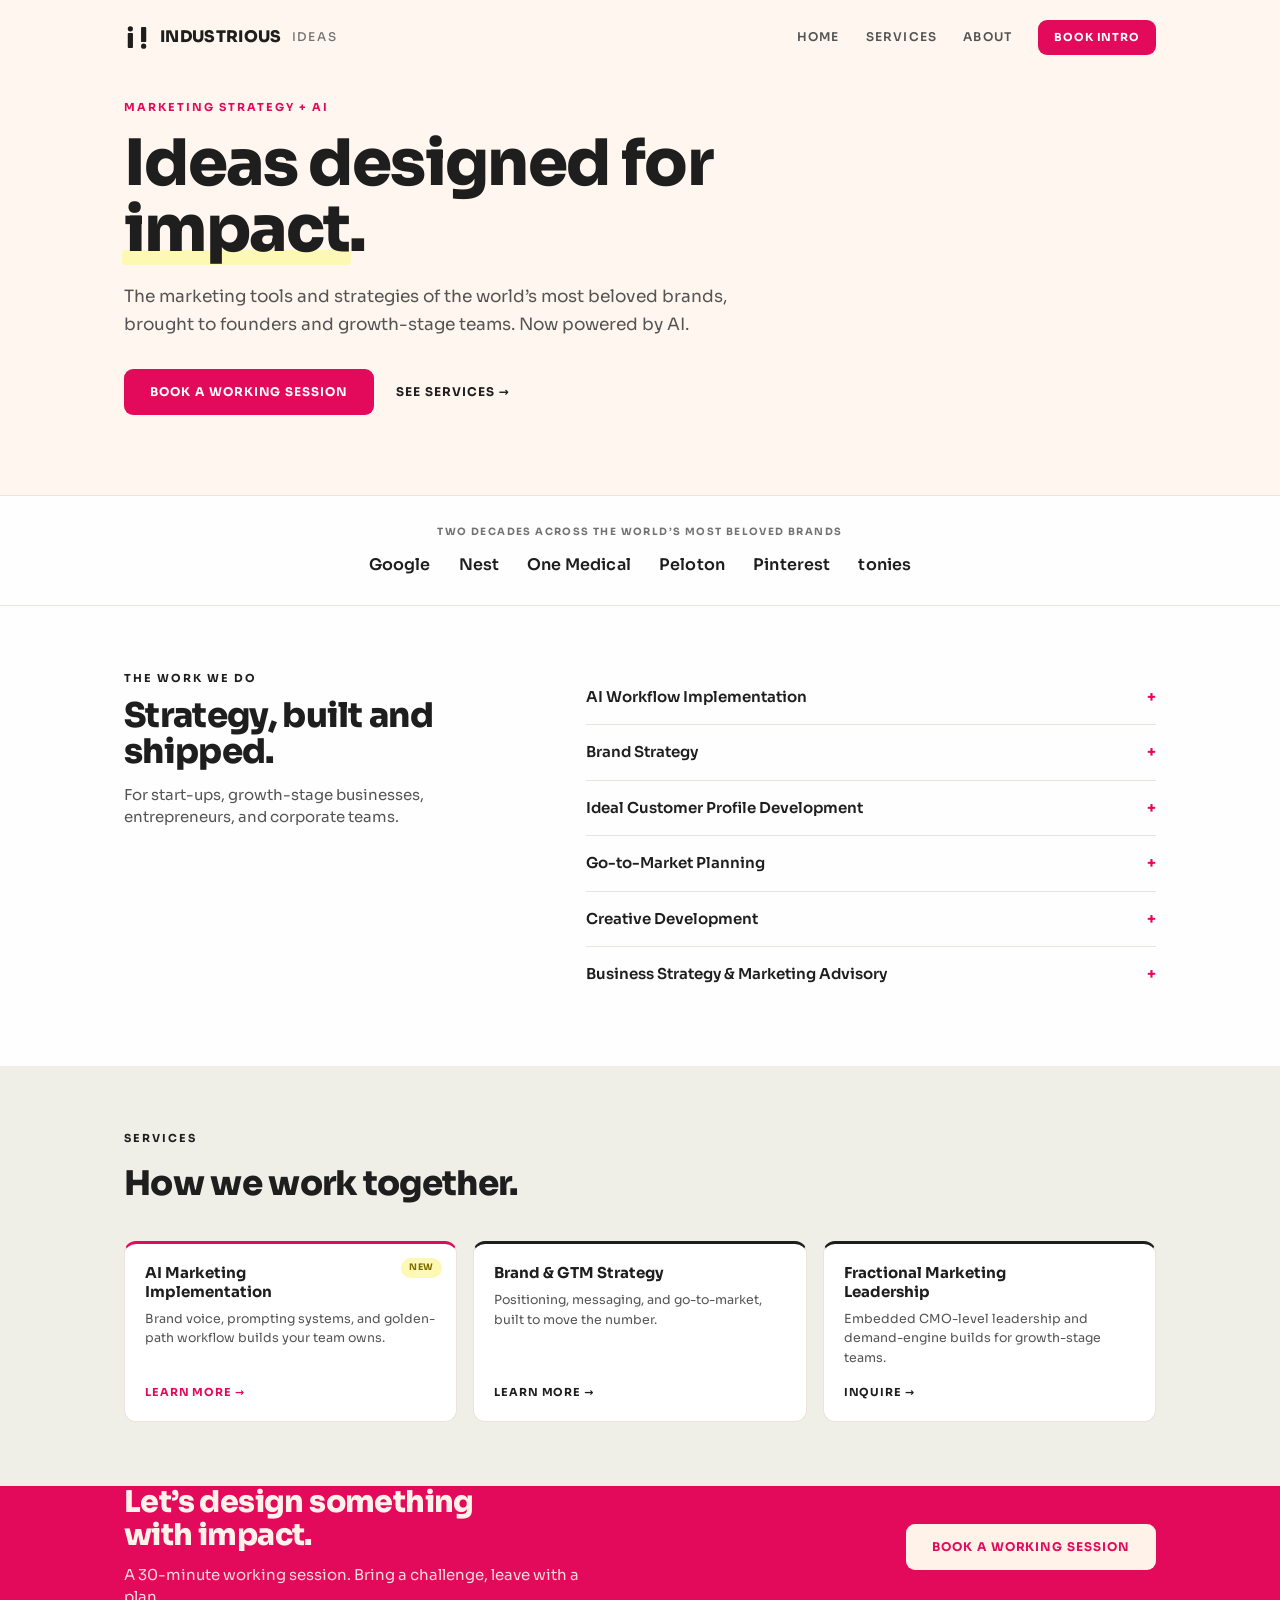
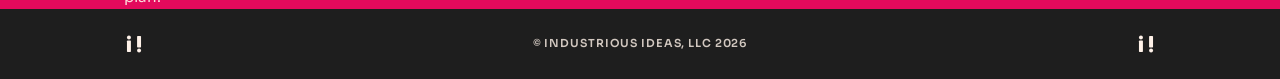
==== index.html @ 7b98d24e "Add files via upload" ====
<!doctype html>
<html lang="en">
<head>
<meta charset="utf-8">
<meta name="viewport" content="width=device-width, initial-scale=1">
<title>Industrious Ideas — Marketing strategy + AI</title>
<meta name="description" content="The marketing tools and strategies of the world's most beloved brands, brought to founders and growth-stage teams. Now powered by AI.">
<link rel="preconnect" href="https://fonts.googleapis.com">
<link rel="preconnect" href="https://fonts.gstatic.com" crossorigin>
<link href="https://fonts.googleapis.com/css2?family=Sora:wght@400;500;600;700;800&display=swap" rel="stylesheet">
<style>
  :root{
    --ink:#1E1E1E; --ink-soft:#545454; --grey:#737373;
    --cream:#FFF7EF; --cream-deep:#FFF2E9; --bone:#EFEEE7; --white:#FEFEFE;
    --line:#EAE4DC; --raspberry:#E30A5C; --yellow:#FDF9B4;
  }
  *{box-sizing:border-box;margin:0;padding:0}
  body{font-family:'Sora',system-ui,-apple-system,sans-serif;color:var(--ink);background:var(--white);-webkit-font-smoothing:antialiased;line-height:1.5}
  a{text-decoration:none;color:inherit}
  .wrap{max-width:1080px;margin:0 auto;padding:0 24px}
  .eyebrow{font-size:11px;font-weight:700;letter-spacing:.18em;text-transform:uppercase}
  .btn{display:inline-block;border-radius:9px;font-size:12px;font-weight:700;letter-spacing:.08em;text-transform:uppercase;padding:14px 26px;transition:transform .15s ease}
  .btn:hover{transform:scale(1.03)}
  .btn-rasp{background:var(--raspberry);color:#fff}
  .btn-cream{background:var(--cream-deep);color:var(--raspberry)}
  .link-cap{font-size:12px;font-weight:700;letter-spacing:.08em;text-transform:uppercase}
  /* nav */
  nav{display:flex;align-items:center;justify-content:space-between;padding:20px 0}
  .logo{display:flex;align-items:center;gap:10px;font-weight:800;font-size:16px;letter-spacing:.02em}
  .logo small{font-weight:500;font-size:12px;letter-spacing:.16em;color:var(--grey)}
  .nav-links{display:flex;align-items:center;gap:26px}
  .nav-links a.navlink{font-size:12px;font-weight:600;letter-spacing:.1em;text-transform:uppercase;color:var(--ink-soft)}
  .nav-links a.navlink:hover{opacity:.6}
  /* hero */
  .hero{background:var(--cream)}
  h1{font-size:clamp(40px,6vw,64px);font-weight:800;line-height:1.03;letter-spacing:-.025em;max-width:14ch;margin-top:16px}
  .hl{position:relative;white-space:nowrap}
  .hl span{position:relative;z-index:1}
  .hl::after{content:"";position:absolute;left:-2px;right:-2px;bottom:5px;height:15px;background:var(--yellow);border-radius:3px;z-index:0}
  .sub{font-size:17px;line-height:1.65;color:var(--ink-soft);max-width:52ch;margin-top:20px}
  .cta-row{display:flex;flex-wrap:wrap;align-items:center;gap:22px;margin-top:30px}
  /* logo strip */
  .logostrip{background:var(--white);border-top:1px solid var(--line);border-bottom:1px solid var(--line)}
  .logostrip .wrap{text-align:center;padding-top:28px;padding-bottom:28px}
  .logolabel{display:block;font-size:10px;font-weight:700;letter-spacing:.14em;text-transform:uppercase;color:var(--grey);margin-bottom:14px}
  .logos2{font-size:16px;font-weight:600;letter-spacing:.01em;color:var(--ink);display:flex;flex-wrap:wrap;justify-content:center;gap:10px 28px}
  /* sections */
  section .wrap{padding-top:64px;padding-bottom:64px}
  .work{display:grid;gap:40px;grid-template-columns:.85fr 1.15fr}
  .work h2{font-size:34px;font-weight:800;letter-spacing:-.02em;line-height:1.05;max-width:12ch;margin-top:12px}
  .work p{font-size:15px;color:var(--ink-soft);max-width:36ch;margin-top:14px}
  .caps{align-self:center}
  .cap{display:flex;align-items:center;justify-content:space-between;padding:16px 0;font-size:15px;font-weight:600;border-top:1px solid var(--line)}
  .cap:first-child{border-top:none}
  .cap .plus{color:var(--raspberry);font-weight:700}
  .services{background:var(--bone)}
  .services h2{font-size:34px;font-weight:800;letter-spacing:-.02em;margin-top:12px}
  .cards{display:grid;gap:16px;grid-template-columns:repeat(3,1fr);margin-top:32px}
  .card{position:relative;display:flex;flex-direction:column;background:#fff;border:1px solid var(--line);border-radius:12px;padding:20px}
  .card h3{font-size:15px;font-weight:700;line-height:1.25;max-width:16ch}
  .card p{font-size:12.5px;line-height:1.55;color:var(--ink-soft);margin-top:8px;flex:1}
  .card .more{margin-top:16px;font-size:11px;font-weight:700;letter-spacing:.08em;text-transform:uppercase}
  .pill{position:absolute;top:14px;right:14px;background:var(--yellow);color:#7A6A00;font-size:9px;font-weight:700;letter-spacing:.1em;text-transform:uppercase;padding:3px 8px;border-radius:999px}
  /* cta band */
  .ctaband{background:var(--raspberry)}
  .ctaband .wrap{display:flex;flex-wrap:wrap;align-items:center;justify-content:space-between;gap:24px}
  .ctaband h2{font-size:30px;font-weight:800;line-height:1.1;letter-spacing:-.02em;color:var(--cream-deep);max-width:18ch}
  .ctaband p{font-size:15px;color:rgba(255,242,233,.9);max-width:42ch;margin-top:12px}
  /* footer */
  footer{background:var(--ink)}
  footer .wrap{display:flex;align-items:center;justify-content:space-between;padding-top:24px;padding-bottom:24px}
  footer span{font-size:11px;font-weight:600;letter-spacing:.08em;text-transform:uppercase;color:rgba(255,242,233,.8)}
  @media(max-width:720px){
    .work{grid-template-columns:1fr}
    .cards{grid-template-columns:1fr}
    .logos2{font-size:14px}
  }
  @media(max-width:480px){.cards{grid-template-columns:1fr}.nav-links a.navlink{display:none}}
</style>
</head>
<body>

<div class="hero">
  <div class="wrap">
    <nav>
      <a class="logo" href="/">
        <svg viewBox="0 0 90 100" width="26" height="29" aria-hidden="true"><circle cx="22" cy="20" r="9" fill="#1E1E1E"/><rect x="13" y="34" width="18" height="52" rx="3" fill="#1E1E1E"/><rect x="59" y="14" width="18" height="52" rx="3" fill="#1E1E1E"/><circle cx="68" cy="80" r="9" fill="#1E1E1E"/></svg>
        INDUSTRIOUS <small>IDEAS</small>
      </a>
      <div class="nav-links">
        <a class="navlink" href="/">Home</a>
        <a class="navlink" href="/services">Services</a>
        <a class="navlink" href="/about">About</a>
        <a class="btn btn-rasp" href="/contact" style="padding:9px 16px;font-size:11px">Book intro</a>
      </div>
    </nav>
    <div style="padding:24px 0 80px">
      <div class="eyebrow" style="color:var(--raspberry)">Marketing strategy + AI</div>
      <h1>Ideas designed for <span class="hl"><span>impact</span></span>.</h1>
      <p class="sub">The marketing tools and strategies of the world&rsquo;s most beloved brands, brought to founders and growth-stage teams. Now powered by AI.</p>
      <div class="cta-row">
        <a class="btn btn-rasp" href="/contact">Book a working session</a>
        <a class="link-cap" href="/services">See services &rarr;</a>
      </div>
    </div>
  </div>
</div>

<div class="logostrip">
  <div class="wrap">
    <span class="logolabel">Two decades across the world&rsquo;s most beloved brands</span>
    <div class="logos2"><span>Google</span><span>Nest</span><span>One Medical</span><span>Peloton</span><span>Pinterest</span><span>tonies</span></div>
  </div>
</div>

<section>
  <div class="wrap work">
    <div>
      <div class="eyebrow" style="color:var(--ink)">The work we do</div>
      <h2>Strategy, built and shipped.</h2>
      <p>For start-ups, growth-stage businesses, entrepreneurs, and corporate teams.</p>
    </div>
    <div class="caps">
      <div class="cap"><span>AI Workflow Implementation</span><span class="plus">+</span></div>
      <div class="cap"><span>Brand Strategy</span><span class="plus">+</span></div>
      <div class="cap"><span>Ideal Customer Profile Development</span><span class="plus">+</span></div>
      <div class="cap"><span>Go-to-Market Planning</span><span class="plus">+</span></div>
      <div class="cap"><span>Creative Development</span><span class="plus">+</span></div>
      <div class="cap"><span>Business Strategy &amp; Marketing Advisory</span><span class="plus">+</span></div>
    </div>
  </div>
</section>

<section class="services">
  <div class="wrap">
    <div class="eyebrow" style="color:var(--ink)">Services</div>
    <h2>How we work together.</h2>
    <div class="cards">
      <div class="card" style="border-top:3px solid var(--raspberry)">
        <span class="pill">New</span>
        <h3>AI Marketing Implementation</h3>
        <p>Brand voice, prompting systems, and golden-path workflow builds your team owns.</p>
        <span class="more" style="color:var(--raspberry)">Learn more &rarr;</span>
      </div>
      <div class="card" style="border-top:3px solid var(--ink)">
        <h3>Brand &amp; GTM Strategy</h3>
        <p>Positioning, messaging, and go-to-market, built to move the number.</p>
        <span class="more" style="color:var(--ink)">Learn more &rarr;</span>
      </div>
      <div class="card" style="border-top:3px solid var(--ink)">
        <h3>Fractional Marketing Leadership</h3>
        <p>Embedded CMO-level leadership and demand-engine builds for growth-stage teams.</p>
        <span class="more" style="color:var(--ink)">Inquire &rarr;</span>
      </div>
    </div>
  </div>
</section>

<div class="ctaband">
  <div class="wrap">
    <div>
      <h2>Let&rsquo;s design something with impact.</h2>
      <p>A 30-minute working session. Bring a challenge, leave with a plan.</p>
    </div>
    <a class="btn btn-cream" href="/contact">Book a working session</a>
  </div>
</div>

<footer>
  <div class="wrap">
    <svg viewBox="0 0 90 100" width="20" height="22" aria-hidden="true"><circle cx="22" cy="20" r="9" fill="#FFF2E9"/><rect x="13" y="34" width="18" height="52" rx="3" fill="#FFF2E9"/><rect x="59" y="14" width="18" height="52" rx="3" fill="#FFF2E9"/><circle cx="68" cy="80" r="9" fill="#FFF2E9"/></svg>
    <span>&copy; Industrious Ideas, LLC 2026</span>
    <svg viewBox="0 0 90 100" width="20" height="22" aria-hidden="true"><circle cx="22" cy="20" r="9" fill="#FFF2E9"/><rect x="13" y="34" width="18" height="52" rx="3" fill="#FFF2E9"/><rect x="59" y="14" width="18" height="52" rx="3" fill="#FFF2E9"/><circle cx="68" cy="80" r="9" fill="#FFF2E9"/></svg>
  </div>
</footer>

</body>
</html>
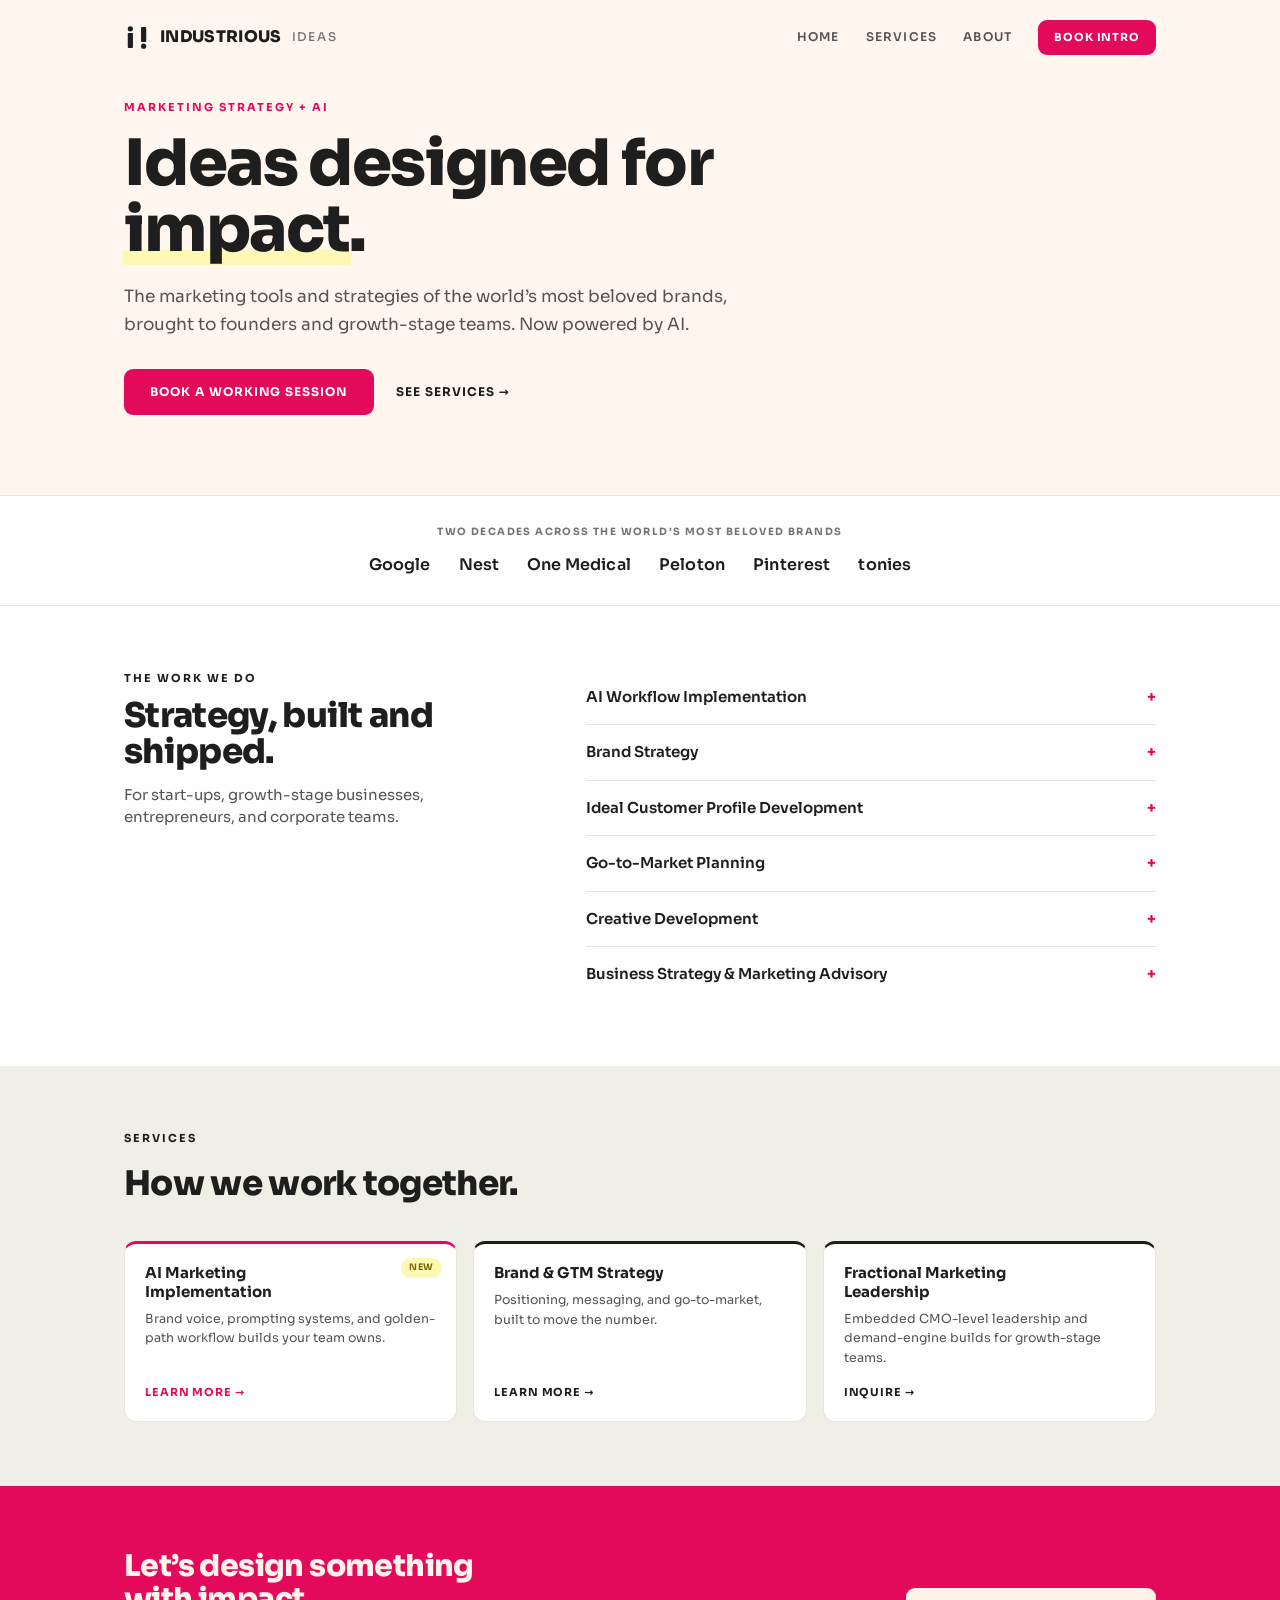
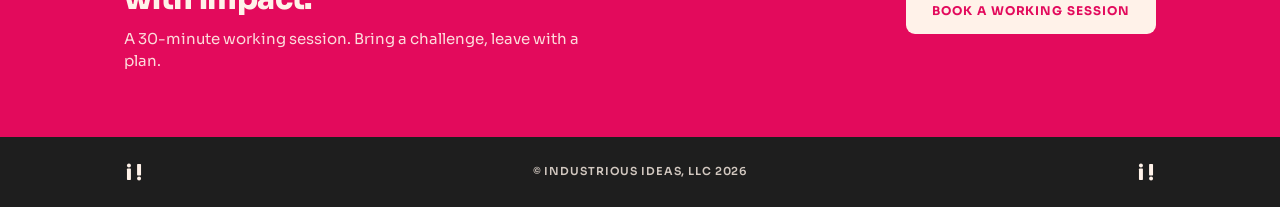
==== commit 6d52b3ad: "Add files via upload" ====
--- a/index.html
+++ b/index.html
@@ -63,7 +63,7 @@
   .pill{position:absolute;top:14px;right:14px;background:var(--yellow);color:#7A6A00;font-size:9px;font-weight:700;letter-spacing:.1em;text-transform:uppercase;padding:3px 8px;border-radius:999px}
   /* cta band */
   .ctaband{background:var(--raspberry)}
-  .ctaband .wrap{display:flex;flex-wrap:wrap;align-items:center;justify-content:space-between;gap:24px}
+  .ctaband .wrap{display:flex;flex-wrap:wrap;align-items:center;justify-content:space-between;gap:24px;padding:64px 24px}
   .ctaband h2{font-size:30px;font-weight:800;line-height:1.1;letter-spacing:-.02em;color:var(--cream-deep);max-width:18ch}
   .ctaband p{font-size:15px;color:rgba(255,242,233,.9);max-width:42ch;margin-top:12px}
   /* footer */
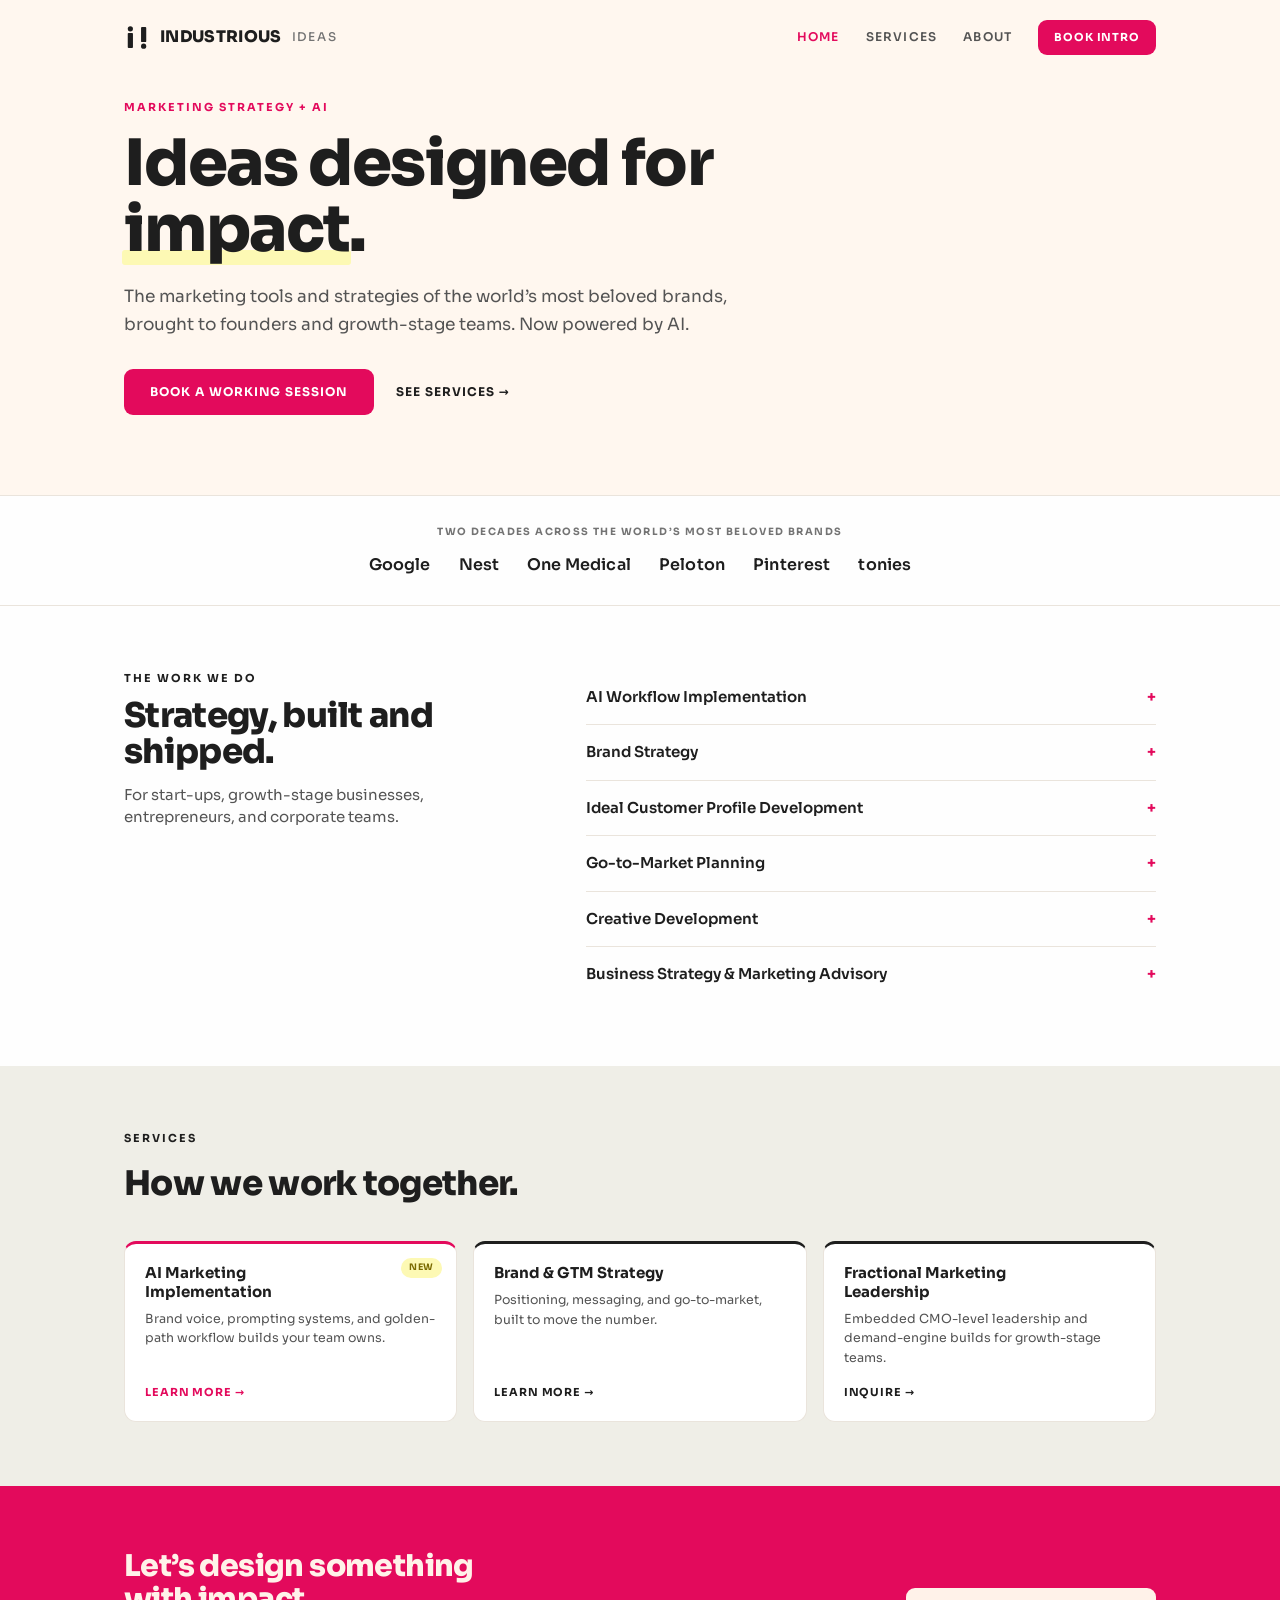
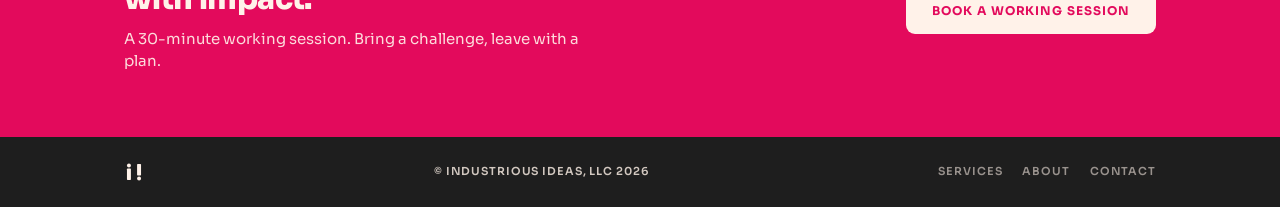
==== commit e85473b9: "Add Services, About, Contact pages; shared stylesheet; clean-URL config; Klaviyo contact form" ====
--- a/index.html
+++ b/index.html
@@ -3,80 +3,12 @@
 <head>
 <meta charset="utf-8">
 <meta name="viewport" content="width=device-width, initial-scale=1">
-<title>Industrious Ideas — Marketing strategy + AI</title>
+<title>Industrious Ideas · Marketing strategy + AI</title>
 <meta name="description" content="The marketing tools and strategies of the world's most beloved brands, brought to founders and growth-stage teams. Now powered by AI.">
 <link rel="preconnect" href="https://fonts.googleapis.com">
 <link rel="preconnect" href="https://fonts.gstatic.com" crossorigin>
 <link href="https://fonts.googleapis.com/css2?family=Sora:wght@400;500;600;700;800&display=swap" rel="stylesheet">
-<style>
-  :root{
-    --ink:#1E1E1E; --ink-soft:#545454; --grey:#737373;
-    --cream:#FFF7EF; --cream-deep:#FFF2E9; --bone:#EFEEE7; --white:#FEFEFE;
-    --line:#EAE4DC; --raspberry:#E30A5C; --yellow:#FDF9B4;
-  }
-  *{box-sizing:border-box;margin:0;padding:0}
-  body{font-family:'Sora',system-ui,-apple-system,sans-serif;color:var(--ink);background:var(--white);-webkit-font-smoothing:antialiased;line-height:1.5}
-  a{text-decoration:none;color:inherit}
-  .wrap{max-width:1080px;margin:0 auto;padding:0 24px}
-  .eyebrow{font-size:11px;font-weight:700;letter-spacing:.18em;text-transform:uppercase}
-  .btn{display:inline-block;border-radius:9px;font-size:12px;font-weight:700;letter-spacing:.08em;text-transform:uppercase;padding:14px 26px;transition:transform .15s ease}
-  .btn:hover{transform:scale(1.03)}
-  .btn-rasp{background:var(--raspberry);color:#fff}
-  .btn-cream{background:var(--cream-deep);color:var(--raspberry)}
-  .link-cap{font-size:12px;font-weight:700;letter-spacing:.08em;text-transform:uppercase}
-  /* nav */
-  nav{display:flex;align-items:center;justify-content:space-between;padding:20px 0}
-  .logo{display:flex;align-items:center;gap:10px;font-weight:800;font-size:16px;letter-spacing:.02em}
-  .logo small{font-weight:500;font-size:12px;letter-spacing:.16em;color:var(--grey)}
-  .nav-links{display:flex;align-items:center;gap:26px}
-  .nav-links a.navlink{font-size:12px;font-weight:600;letter-spacing:.1em;text-transform:uppercase;color:var(--ink-soft)}
-  .nav-links a.navlink:hover{opacity:.6}
-  /* hero */
-  .hero{background:var(--cream)}
-  h1{font-size:clamp(40px,6vw,64px);font-weight:800;line-height:1.03;letter-spacing:-.025em;max-width:14ch;margin-top:16px}
-  .hl{position:relative;white-space:nowrap}
-  .hl span{position:relative;z-index:1}
-  .hl::after{content:"";position:absolute;left:-2px;right:-2px;bottom:5px;height:15px;background:var(--yellow);border-radius:3px;z-index:0}
-  .sub{font-size:17px;line-height:1.65;color:var(--ink-soft);max-width:52ch;margin-top:20px}
-  .cta-row{display:flex;flex-wrap:wrap;align-items:center;gap:22px;margin-top:30px}
-  /* logo strip */
-  .logostrip{background:var(--white);border-top:1px solid var(--line);border-bottom:1px solid var(--line)}
-  .logostrip .wrap{text-align:center;padding-top:28px;padding-bottom:28px}
-  .logolabel{display:block;font-size:10px;font-weight:700;letter-spacing:.14em;text-transform:uppercase;color:var(--grey);margin-bottom:14px}
-  .logos2{font-size:16px;font-weight:600;letter-spacing:.01em;color:var(--ink);display:flex;flex-wrap:wrap;justify-content:center;gap:10px 28px}
-  /* sections */
-  section .wrap{padding-top:64px;padding-bottom:64px}
-  .work{display:grid;gap:40px;grid-template-columns:.85fr 1.15fr}
-  .work h2{font-size:34px;font-weight:800;letter-spacing:-.02em;line-height:1.05;max-width:12ch;margin-top:12px}
-  .work p{font-size:15px;color:var(--ink-soft);max-width:36ch;margin-top:14px}
-  .caps{align-self:center}
-  .cap{display:flex;align-items:center;justify-content:space-between;padding:16px 0;font-size:15px;font-weight:600;border-top:1px solid var(--line)}
-  .cap:first-child{border-top:none}
-  .cap .plus{color:var(--raspberry);font-weight:700}
-  .services{background:var(--bone)}
-  .services h2{font-size:34px;font-weight:800;letter-spacing:-.02em;margin-top:12px}
-  .cards{display:grid;gap:16px;grid-template-columns:repeat(3,1fr);margin-top:32px}
-  .card{position:relative;display:flex;flex-direction:column;background:#fff;border:1px solid var(--line);border-radius:12px;padding:20px}
-  .card h3{font-size:15px;font-weight:700;line-height:1.25;max-width:16ch}
-  .card p{font-size:12.5px;line-height:1.55;color:var(--ink-soft);margin-top:8px;flex:1}
-  .card .more{margin-top:16px;font-size:11px;font-weight:700;letter-spacing:.08em;text-transform:uppercase}
-  .pill{position:absolute;top:14px;right:14px;background:var(--yellow);color:#7A6A00;font-size:9px;font-weight:700;letter-spacing:.1em;text-transform:uppercase;padding:3px 8px;border-radius:999px}
-  /* cta band */
-  .ctaband{background:var(--raspberry)}
-  .ctaband .wrap{display:flex;flex-wrap:wrap;align-items:center;justify-content:space-between;gap:24px;padding:64px 24px}
-  .ctaband h2{font-size:30px;font-weight:800;line-height:1.1;letter-spacing:-.02em;color:var(--cream-deep);max-width:18ch}
-  .ctaband p{font-size:15px;color:rgba(255,242,233,.9);max-width:42ch;margin-top:12px}
-  /* footer */
-  footer{background:var(--ink)}
-  footer .wrap{display:flex;align-items:center;justify-content:space-between;padding-top:24px;padding-bottom:24px}
-  footer span{font-size:11px;font-weight:600;letter-spacing:.08em;text-transform:uppercase;color:rgba(255,242,233,.8)}
-  @media(max-width:720px){
-    .work{grid-template-columns:1fr}
-    .cards{grid-template-columns:1fr}
-    .logos2{font-size:14px}
-  }
-  @media(max-width:480px){.cards{grid-template-columns:1fr}.nav-links a.navlink{display:none}}
-</style>
+<link rel="stylesheet" href="/styles.css">
 </head>
 <body>
 
@@ -88,7 +20,7 @@
         INDUSTRIOUS <small>IDEAS</small>
       </a>
       <div class="nav-links">
-        <a class="navlink" href="/">Home</a>
+        <a class="navlink active" href="/">Home</a>
         <a class="navlink" href="/services">Services</a>
         <a class="navlink" href="/about">About</a>
         <a class="btn btn-rasp" href="/contact" style="padding:9px 16px;font-size:11px">Book intro</a>
@@ -136,22 +68,22 @@
     <div class="eyebrow" style="color:var(--ink)">Services</div>
     <h2>How we work together.</h2>
     <div class="cards">
-      <div class="card" style="border-top:3px solid var(--raspberry)">
+      <a class="card" href="/services#ai-implementation" style="border-top:3px solid var(--raspberry)">
         <span class="pill">New</span>
         <h3>AI Marketing Implementation</h3>
         <p>Brand voice, prompting systems, and golden-path workflow builds your team owns.</p>
         <span class="more" style="color:var(--raspberry)">Learn more &rarr;</span>
-      </div>
-      <div class="card" style="border-top:3px solid var(--ink)">
+      </a>
+      <a class="card" href="/services#brand-gtm" style="border-top:3px solid var(--ink)">
         <h3>Brand &amp; GTM Strategy</h3>
         <p>Positioning, messaging, and go-to-market, built to move the number.</p>
         <span class="more" style="color:var(--ink)">Learn more &rarr;</span>
-      </div>
-      <div class="card" style="border-top:3px solid var(--ink)">
+      </a>
+      <a class="card" href="/services#fractional" style="border-top:3px solid var(--ink)">
         <h3>Fractional Marketing Leadership</h3>
         <p>Embedded CMO-level leadership and demand-engine builds for growth-stage teams.</p>
         <span class="more" style="color:var(--ink)">Inquire &rarr;</span>
-      </div>
+      </a>
     </div>
   </div>
 </section>
@@ -170,7 +102,11 @@
   <div class="wrap">
     <svg viewBox="0 0 90 100" width="20" height="22" aria-hidden="true"><circle cx="22" cy="20" r="9" fill="#FFF2E9"/><rect x="13" y="34" width="18" height="52" rx="3" fill="#FFF2E9"/><rect x="59" y="14" width="18" height="52" rx="3" fill="#FFF2E9"/><circle cx="68" cy="80" r="9" fill="#FFF2E9"/></svg>
     <span>&copy; Industrious Ideas, LLC 2026</span>
-    <svg viewBox="0 0 90 100" width="20" height="22" aria-hidden="true"><circle cx="22" cy="20" r="9" fill="#FFF2E9"/><rect x="13" y="34" width="18" height="52" rx="3" fill="#FFF2E9"/><rect x="59" y="14" width="18" height="52" rx="3" fill="#FFF2E9"/><circle cx="68" cy="80" r="9" fill="#FFF2E9"/></svg>
+    <div class="foot-links">
+      <a href="/services">Services</a>
+      <a href="/about">About</a>
+      <a href="/contact">Contact</a>
+    </div>
   </div>
 </footer>
 
--- a/styles.css
+++ b/styles.css
@@ -0,0 +1,141 @@
+/* Industrious Ideas — shared styles
+   Brand System v1: raspberry / cream / yellow / charcoal, Sora */
+
+:root{
+  --ink:#1E1E1E; --ink-soft:#545454; --grey:#737373;
+  --cream:#FFF7EF; --cream-deep:#FFF2E9; --bone:#EFEEE7; --white:#FEFEFE;
+  --line:#EAE4DC; --raspberry:#E30A5C; --yellow:#FDF9B4;
+}
+*{box-sizing:border-box;margin:0;padding:0}
+body{font-family:'Sora',system-ui,-apple-system,sans-serif;color:var(--ink);background:var(--white);-webkit-font-smoothing:antialiased;line-height:1.5}
+a{text-decoration:none;color:inherit}
+.wrap{max-width:1080px;margin:0 auto;padding:0 24px}
+.eyebrow{font-size:11px;font-weight:700;letter-spacing:.18em;text-transform:uppercase}
+
+/* buttons + caps */
+.btn{display:inline-block;border-radius:9px;font-size:12px;font-weight:700;letter-spacing:.08em;text-transform:uppercase;padding:14px 26px;transition:transform .15s ease;cursor:pointer;border:none}
+.btn:hover{transform:scale(1.03)}
+.btn-rasp{background:var(--raspberry);color:#fff}
+.btn-cream{background:var(--cream-deep);color:var(--raspberry)}
+.btn-ink{background:var(--ink);color:var(--cream-deep)}
+.link-cap{font-size:12px;font-weight:700;letter-spacing:.08em;text-transform:uppercase}
+
+/* nav */
+nav{display:flex;align-items:center;justify-content:space-between;padding:20px 0}
+.logo{display:flex;align-items:center;gap:10px;font-weight:800;font-size:16px;letter-spacing:.02em}
+.logo small{font-weight:500;font-size:12px;letter-spacing:.16em;color:var(--grey)}
+.nav-links{display:flex;align-items:center;gap:26px}
+.nav-links a.navlink{font-size:12px;font-weight:600;letter-spacing:.1em;text-transform:uppercase;color:var(--ink-soft)}
+.nav-links a.navlink:hover{opacity:.6}
+.nav-links a.navlink.active{color:var(--raspberry)}
+
+/* hero */
+.hero{background:var(--cream)}
+h1{font-size:clamp(40px,6vw,64px);font-weight:800;line-height:1.03;letter-spacing:-.025em;max-width:14ch;margin-top:16px}
+.hl{position:relative;white-space:nowrap}
+.hl span{position:relative;z-index:1}
+.hl::after{content:"";position:absolute;left:-2px;right:-2px;bottom:5px;height:15px;background:var(--yellow);border-radius:3px;z-index:0}
+.sub{font-size:17px;line-height:1.65;color:var(--ink-soft);max-width:52ch;margin-top:20px}
+.cta-row{display:flex;flex-wrap:wrap;align-items:center;gap:22px;margin-top:30px}
+
+/* page header (interior pages) */
+.pagehead{background:var(--cream)}
+.pagehead .wrap{padding-top:24px;padding-bottom:72px}
+.pagehead h1{font-size:clamp(34px,5vw,52px);max-width:18ch}
+.pagehead .sub{margin-top:18px}
+
+/* logo strip */
+.logostrip{background:var(--white);border-top:1px solid var(--line);border-bottom:1px solid var(--line)}
+.logostrip .wrap{text-align:center;padding-top:28px;padding-bottom:28px}
+.logolabel{display:block;font-size:10px;font-weight:700;letter-spacing:.14em;text-transform:uppercase;color:var(--grey);margin-bottom:14px}
+.logos2{font-size:16px;font-weight:600;letter-spacing:.01em;color:var(--ink);display:flex;flex-wrap:wrap;justify-content:center;gap:10px 28px}
+
+/* sections */
+section .wrap{padding-top:64px;padding-bottom:64px}
+.work{display:grid;gap:40px;grid-template-columns:.85fr 1.15fr}
+.work h2{font-size:34px;font-weight:800;letter-spacing:-.02em;line-height:1.05;max-width:12ch;margin-top:12px}
+.work p{font-size:15px;color:var(--ink-soft);max-width:36ch;margin-top:14px}
+.caps{align-self:center}
+.cap{display:flex;align-items:center;justify-content:space-between;padding:16px 0;font-size:15px;font-weight:600;border-top:1px solid var(--line)}
+.cap:first-child{border-top:none}
+.cap .plus{color:var(--raspberry);font-weight:700}
+
+/* service cards */
+.services{background:var(--bone)}
+.services h2{font-size:34px;font-weight:800;letter-spacing:-.02em;margin-top:12px}
+.cards{display:grid;gap:16px;grid-template-columns:repeat(3,1fr);margin-top:32px}
+.card{position:relative;display:flex;flex-direction:column;background:#fff;border:1px solid var(--line);border-radius:12px;padding:20px;transition:transform .15s ease,box-shadow .15s ease}
+a.card:hover{transform:translateY(-3px);box-shadow:0 10px 30px rgba(30,30,30,.08)}
+.card h3{font-size:15px;font-weight:700;line-height:1.25;max-width:16ch}
+.card p{font-size:12.5px;line-height:1.55;color:var(--ink-soft);margin-top:8px;flex:1}
+.card .more{margin-top:16px;font-size:11px;font-weight:700;letter-spacing:.08em;text-transform:uppercase}
+.pill{position:absolute;top:14px;right:14px;background:var(--yellow);color:#7A6A00;font-size:9px;font-weight:700;letter-spacing:.1em;text-transform:uppercase;padding:3px 8px;border-radius:999px}
+
+/* service detail blocks (services page) */
+.detail{border-top:1px solid var(--line)}
+.detail:first-of-type{border-top:none}
+.detail .wrap{display:grid;grid-template-columns:.8fr 1.2fr;gap:40px;padding-top:56px;padding-bottom:56px}
+.detail .tag{font-size:11px;font-weight:700;letter-spacing:.14em;text-transform:uppercase;color:var(--raspberry)}
+.detail h2{font-size:30px;font-weight:800;letter-spacing:-.02em;line-height:1.08;margin-top:12px;max-width:14ch}
+.detail .lead{font-size:16px;color:var(--ink-soft);line-height:1.6;margin-top:16px;max-width:46ch}
+.detail .body p{font-size:15px;color:var(--ink-soft);line-height:1.65;margin-bottom:14px;max-width:54ch}
+.detail .body strong{color:var(--ink)}
+
+/* phase list */
+.phases{margin-top:8px}
+.phase{display:flex;gap:18px;padding:18px 0;border-top:1px solid var(--line)}
+.phase:first-child{border-top:none}
+.phase .num{flex:none;width:30px;font-size:13px;font-weight:800;color:var(--raspberry);letter-spacing:.04em}
+.phase h4{font-size:15px;font-weight:700}
+.phase p{font-size:13.5px;color:var(--ink-soft);line-height:1.55;margin-top:5px;max-width:52ch}
+.phase .artifact{display:inline-block;margin-top:7px;font-size:11px;font-weight:600;color:var(--ink);background:var(--cream-deep);border-radius:6px;padding:3px 9px}
+
+/* about */
+.prose .wrap{max-width:760px}
+.prose h2{font-size:24px;font-weight:800;letter-spacing:-.01em;margin:36px 0 12px}
+.prose p{font-size:16px;color:var(--ink-soft);line-height:1.7;margin-bottom:16px}
+.prose p strong{color:var(--ink)}
+.proofgrid{display:grid;grid-template-columns:repeat(2,1fr);gap:14px;margin-top:24px}
+.proof{background:#fff;border:1px solid var(--line);border-radius:12px;padding:18px}
+.proof .stat{font-size:26px;font-weight:800;color:var(--raspberry);letter-spacing:-.01em}
+.proof .desc{font-size:13px;color:var(--ink-soft);line-height:1.5;margin-top:6px}
+
+/* contact form */
+.formwrap{display:grid;grid-template-columns:1fr 1fr;gap:48px}
+.field{margin-bottom:18px}
+.field label{display:block;font-size:11px;font-weight:700;letter-spacing:.1em;text-transform:uppercase;color:var(--ink);margin-bottom:7px}
+.field input,.field select,.field textarea{width:100%;font-family:inherit;font-size:15px;color:var(--ink);background:#fff;border:1px solid var(--line);border-radius:9px;padding:12px 14px}
+.field input:focus,.field select:focus,.field textarea:focus{outline:none;border-color:var(--raspberry)}
+.field textarea{min-height:130px;resize:vertical}
+.consent{display:flex;align-items:flex-start;gap:9px;margin:4px 0 18px;font-size:13px;color:var(--ink-soft);cursor:pointer}
+.consent input{margin-top:2px;accent-color:var(--raspberry)}
+.contact-aside h3{font-size:14px;font-weight:700;margin-bottom:6px}
+.contact-aside p{font-size:14px;color:var(--ink-soft);line-height:1.6;margin-bottom:18px}
+.contact-aside a.line{color:var(--raspberry);font-weight:600}
+.formnote{font-size:12px;color:var(--grey);margin-top:12px}
+
+/* cta band */
+.ctaband{background:var(--raspberry)}
+.ctaband .wrap{display:flex;flex-wrap:wrap;align-items:center;justify-content:space-between;gap:24px;padding:64px 24px}
+.ctaband h2{font-size:30px;font-weight:800;line-height:1.1;letter-spacing:-.02em;color:var(--cream-deep);max-width:18ch}
+.ctaband p{font-size:15px;color:rgba(255,242,233,.9);max-width:42ch;margin-top:12px}
+
+/* footer */
+footer{background:var(--ink)}
+footer .wrap{display:flex;align-items:center;justify-content:space-between;gap:16px;padding-top:24px;padding-bottom:24px;flex-wrap:wrap}
+footer span{font-size:11px;font-weight:600;letter-spacing:.08em;text-transform:uppercase;color:rgba(255,242,233,.8)}
+footer .foot-links{display:flex;gap:20px}
+footer .foot-links a{font-size:11px;font-weight:600;letter-spacing:.08em;text-transform:uppercase;color:rgba(255,242,233,.55)}
+footer .foot-links a:hover{color:rgba(255,242,233,.9)}
+
+@media(max-width:820px){
+  .work{grid-template-columns:1fr}
+  .detail .wrap{grid-template-columns:1fr;gap:20px}
+  .formwrap{grid-template-columns:1fr;gap:28px}
+}
+@media(max-width:720px){
+  .cards{grid-template-columns:1fr}
+  .logos2{font-size:14px}
+  .proofgrid{grid-template-columns:1fr}
+}
+@media(max-width:480px){.cards{grid-template-columns:1fr}.nav-links a.navlink{display:none}}
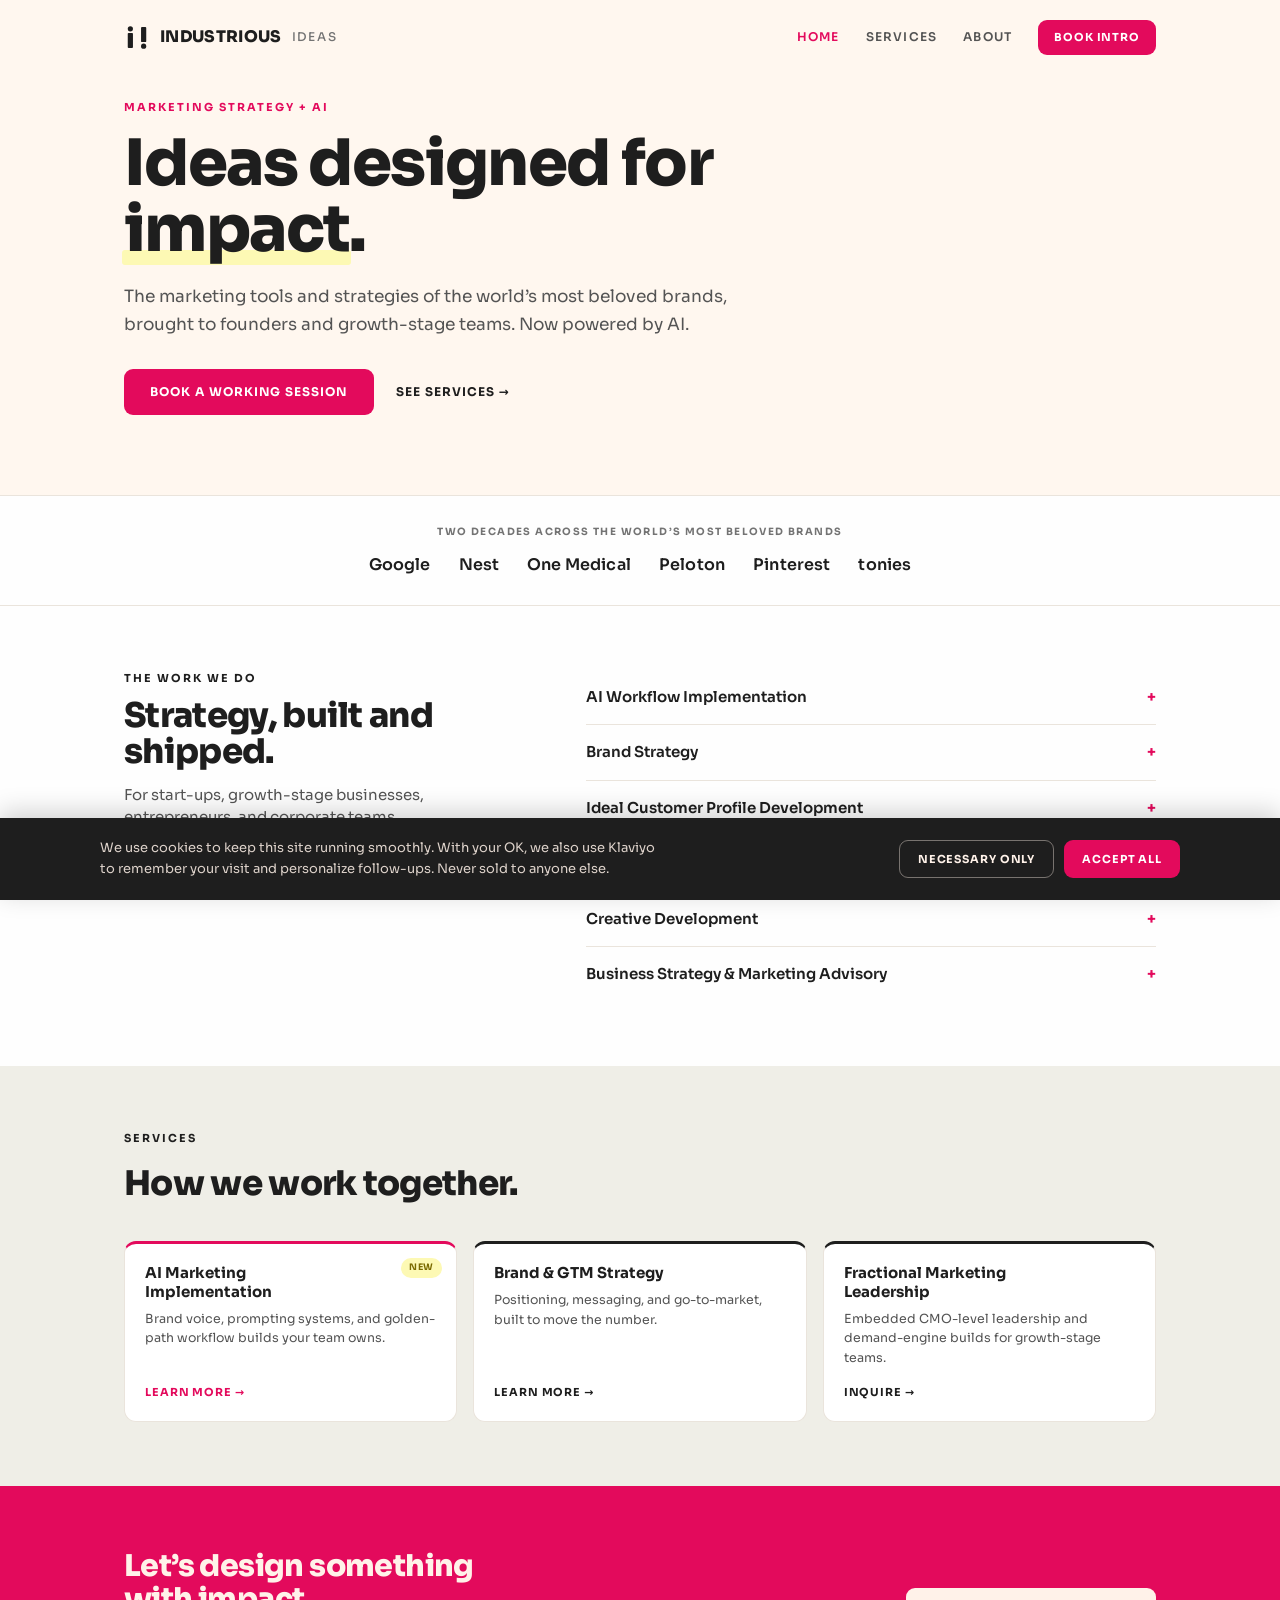
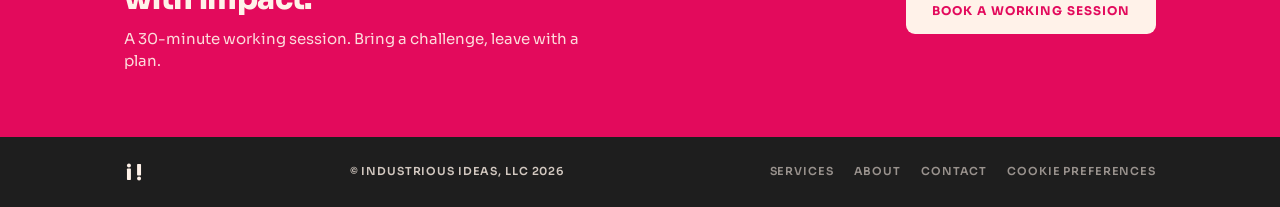
==== commit f8a51966: "Add free cookie consent banner gating Klaviyo onsite tracking Visitors choose Accept all or Necessar" ====
--- a/index.html
+++ b/index.html
@@ -106,9 +106,11 @@
       <a href="/services">Services</a>
       <a href="/about">About</a>
       <a href="/contact">Contact</a>
+      <a href="#" onclick="iiCookiePreferences();return false;">Cookie preferences</a>
     </div>
   </div>
 </footer>
 
+<script defer src="/cookie-consent.js"></script>
 </body>
 </html>
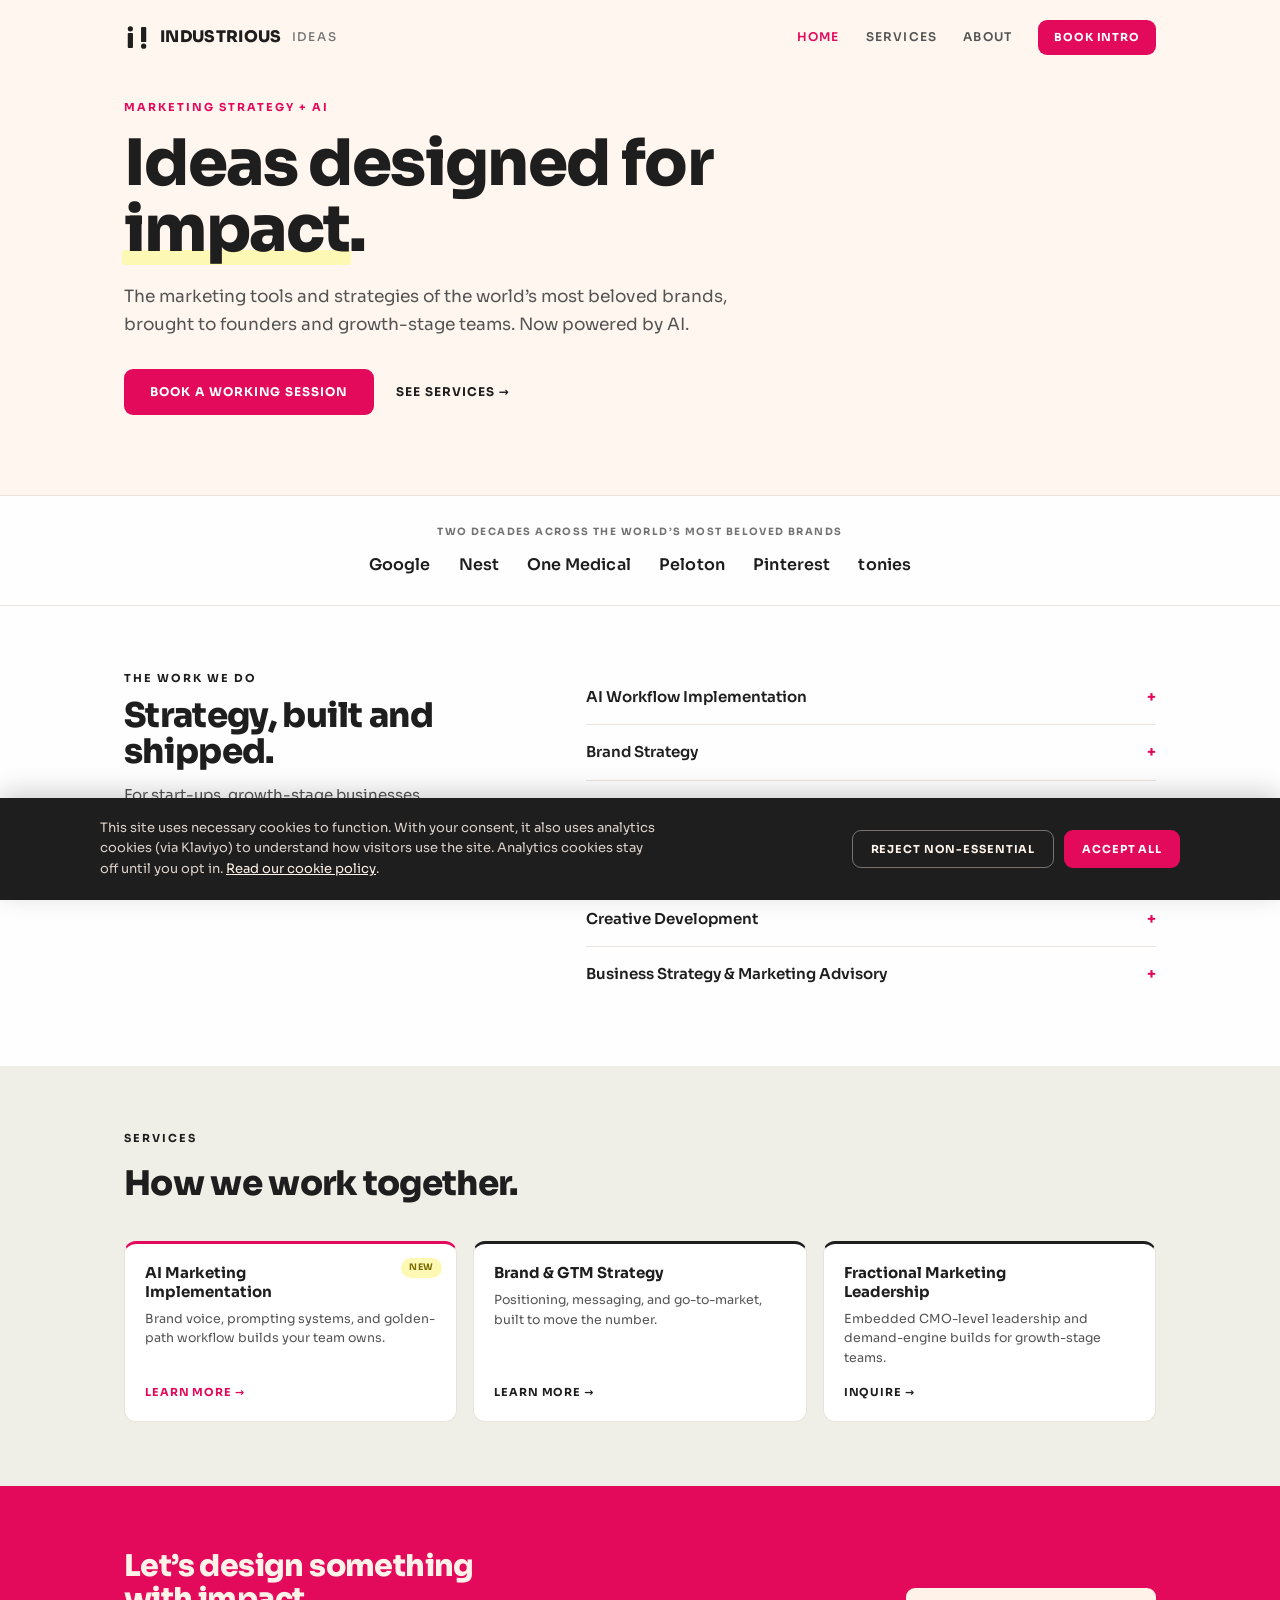
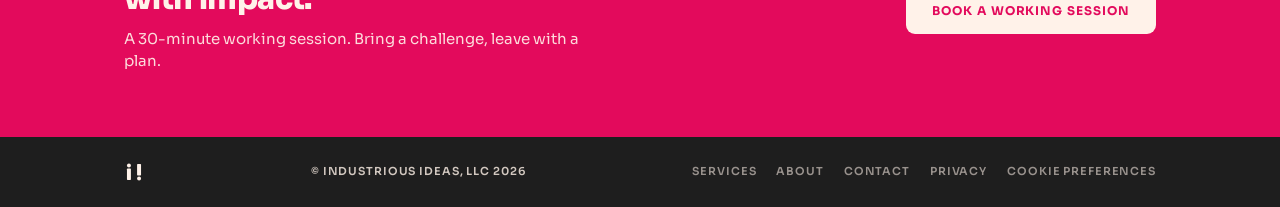
==== commit 7ee866ac: "Decouple cookie consent from email consent; add Privacy & Cookie Policy page Cookie banner now descr" ====
--- a/index.html
+++ b/index.html
@@ -106,6 +106,7 @@
       <a href="/services">Services</a>
       <a href="/about">About</a>
       <a href="/contact">Contact</a>
+      <a href="/privacy">Privacy</a>
       <a href="#" onclick="iiCookiePreferences();return false;">Cookie preferences</a>
     </div>
   </div>
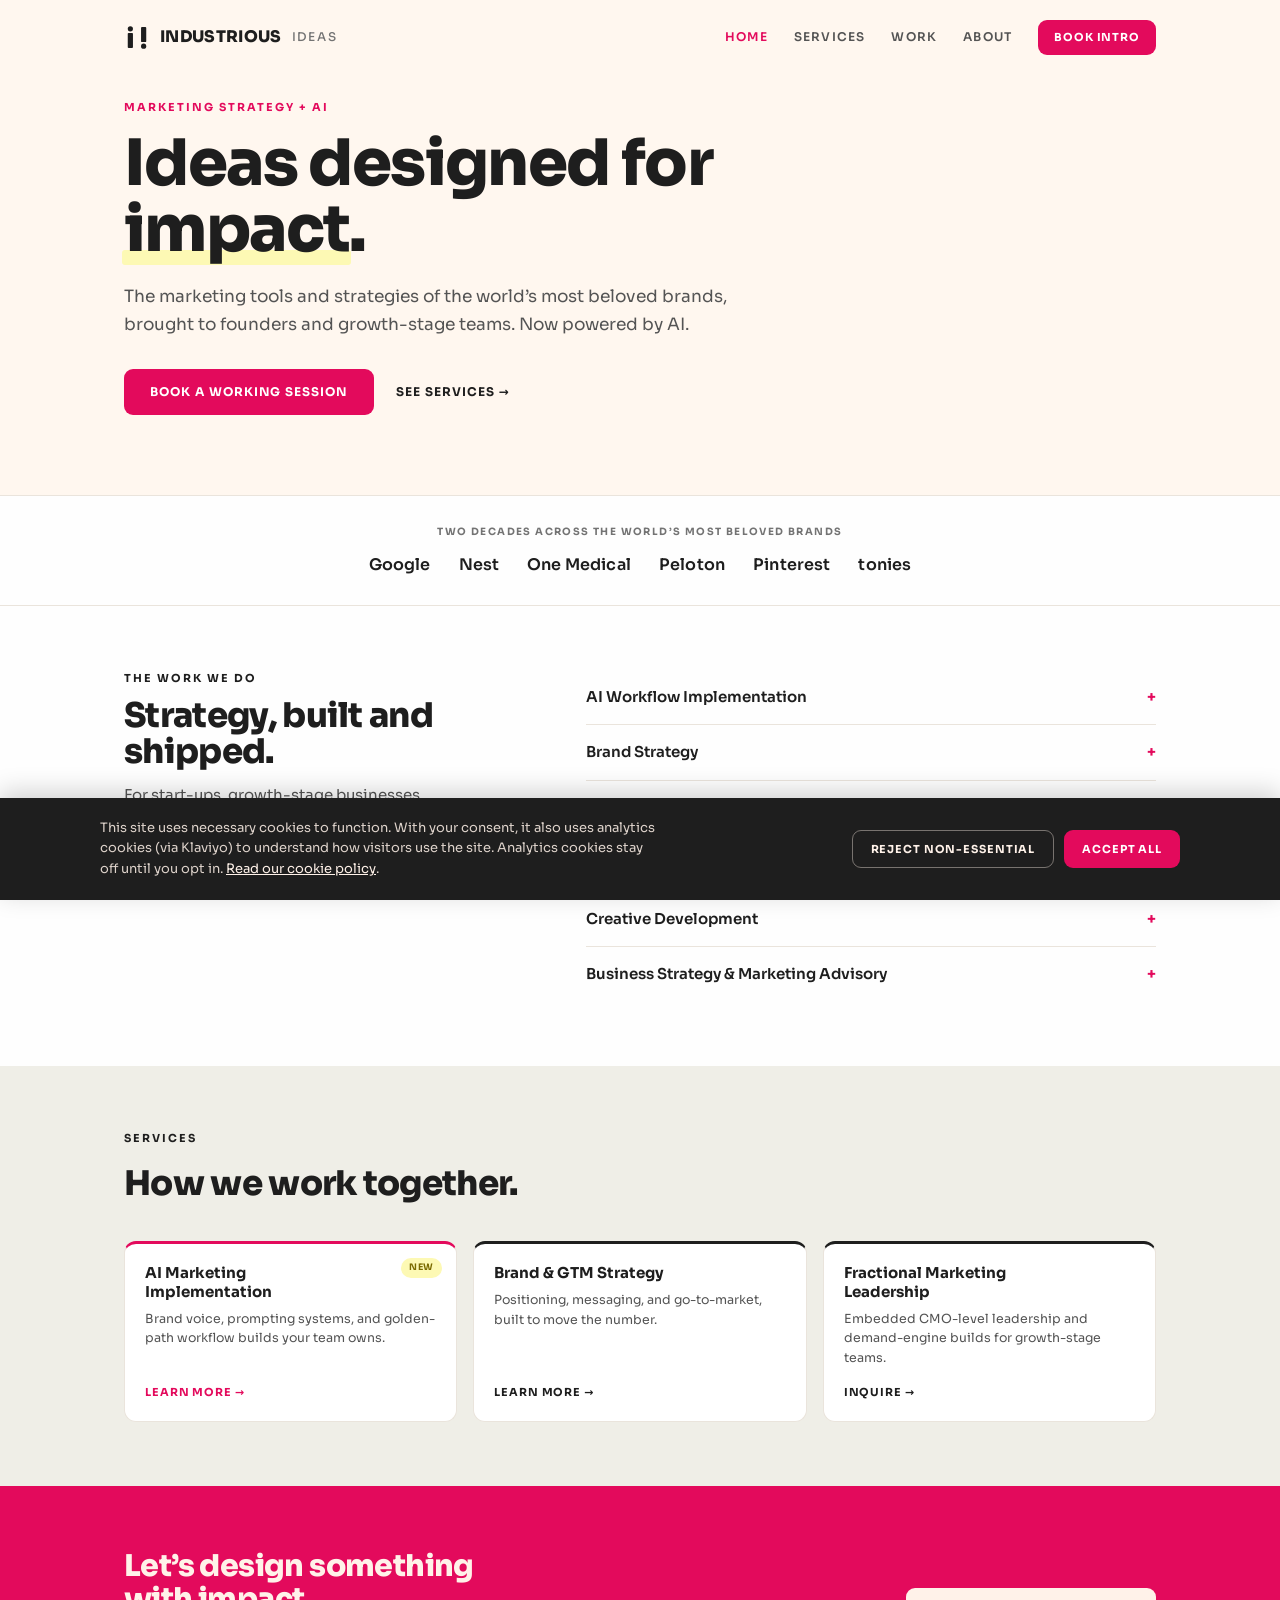
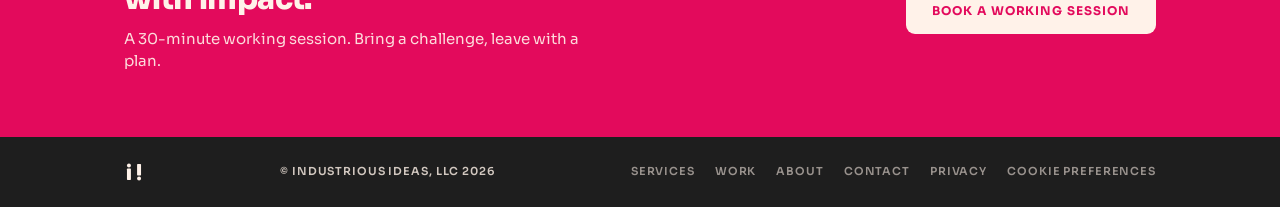
==== commit e1ff6f90: "Add password-protected /work portfolio Encrypted case study pages (StatiCrypt, AES-256) with images " ====
--- a/index.html
+++ b/index.html
@@ -4,6 +4,8 @@
 <meta charset="utf-8">
 <meta name="viewport" content="width=device-width, initial-scale=1">
 <title>Industrious Ideas · Marketing strategy + AI</title>
+<link rel="canonical" href="https://www.industriousideas.com/">
+<meta name="google-site-verification" content="DJQeT_2WyVMZVCee2sWbYIw-mu7tnzWiHrrwtCUOHMk">
 <meta name="description" content="The marketing tools and strategies of the world's most beloved brands, brought to founders and growth-stage teams. Now powered by AI.">
 <link rel="preconnect" href="https://fonts.googleapis.com">
 <link rel="preconnect" href="https://fonts.gstatic.com" crossorigin>
@@ -22,6 +24,7 @@
       <div class="nav-links">
         <a class="navlink active" href="/">Home</a>
         <a class="navlink" href="/services">Services</a>
+        <a class="navlink" href="/work">Work</a>
         <a class="navlink" href="/about">About</a>
         <a class="btn btn-rasp" href="/contact" style="padding:9px 16px;font-size:11px">Book intro</a>
       </div>
@@ -104,6 +107,7 @@
     <span>&copy; Industrious Ideas, LLC 2026</span>
     <div class="foot-links">
       <a href="/services">Services</a>
+      <a href="/work">Work</a>
       <a href="/about">About</a>
       <a href="/contact">Contact</a>
       <a href="/privacy">Privacy</a>
--- a/styles.css
+++ b/styles.css
@@ -139,3 +139,12 @@
   .proofgrid{grid-template-columns:1fr}
 }
 @media(max-width:480px){.cards{grid-template-columns:1fr}.nav-links a.navlink{display:none}}
+
+/* modal */
+.modal-overlay{position:fixed;inset:0;background:rgba(30,30,30,.55);display:flex;align-items:center;justify-content:center;z-index:10000;padding:24px}
+.modal-overlay[hidden]{display:none}
+.modal-card{background:#fff;border-radius:14px;padding:36px;max-width:420px;width:100%;position:relative;box-shadow:0 20px 60px rgba(30,30,30,.25)}
+.modal-card h3{font-size:24px;font-weight:800;letter-spacing:-.02em;margin-top:10px;color:var(--ink)}
+.modal-card p{font-size:15px;color:var(--ink-soft);line-height:1.6;margin-top:12px;margin-bottom:24px}
+.modal-close{position:absolute;top:14px;right:14px;background:none;border:none;font-size:22px;line-height:1;color:var(--grey);cursor:pointer;padding:4px}
+.modal-close:hover{color:var(--ink)}
